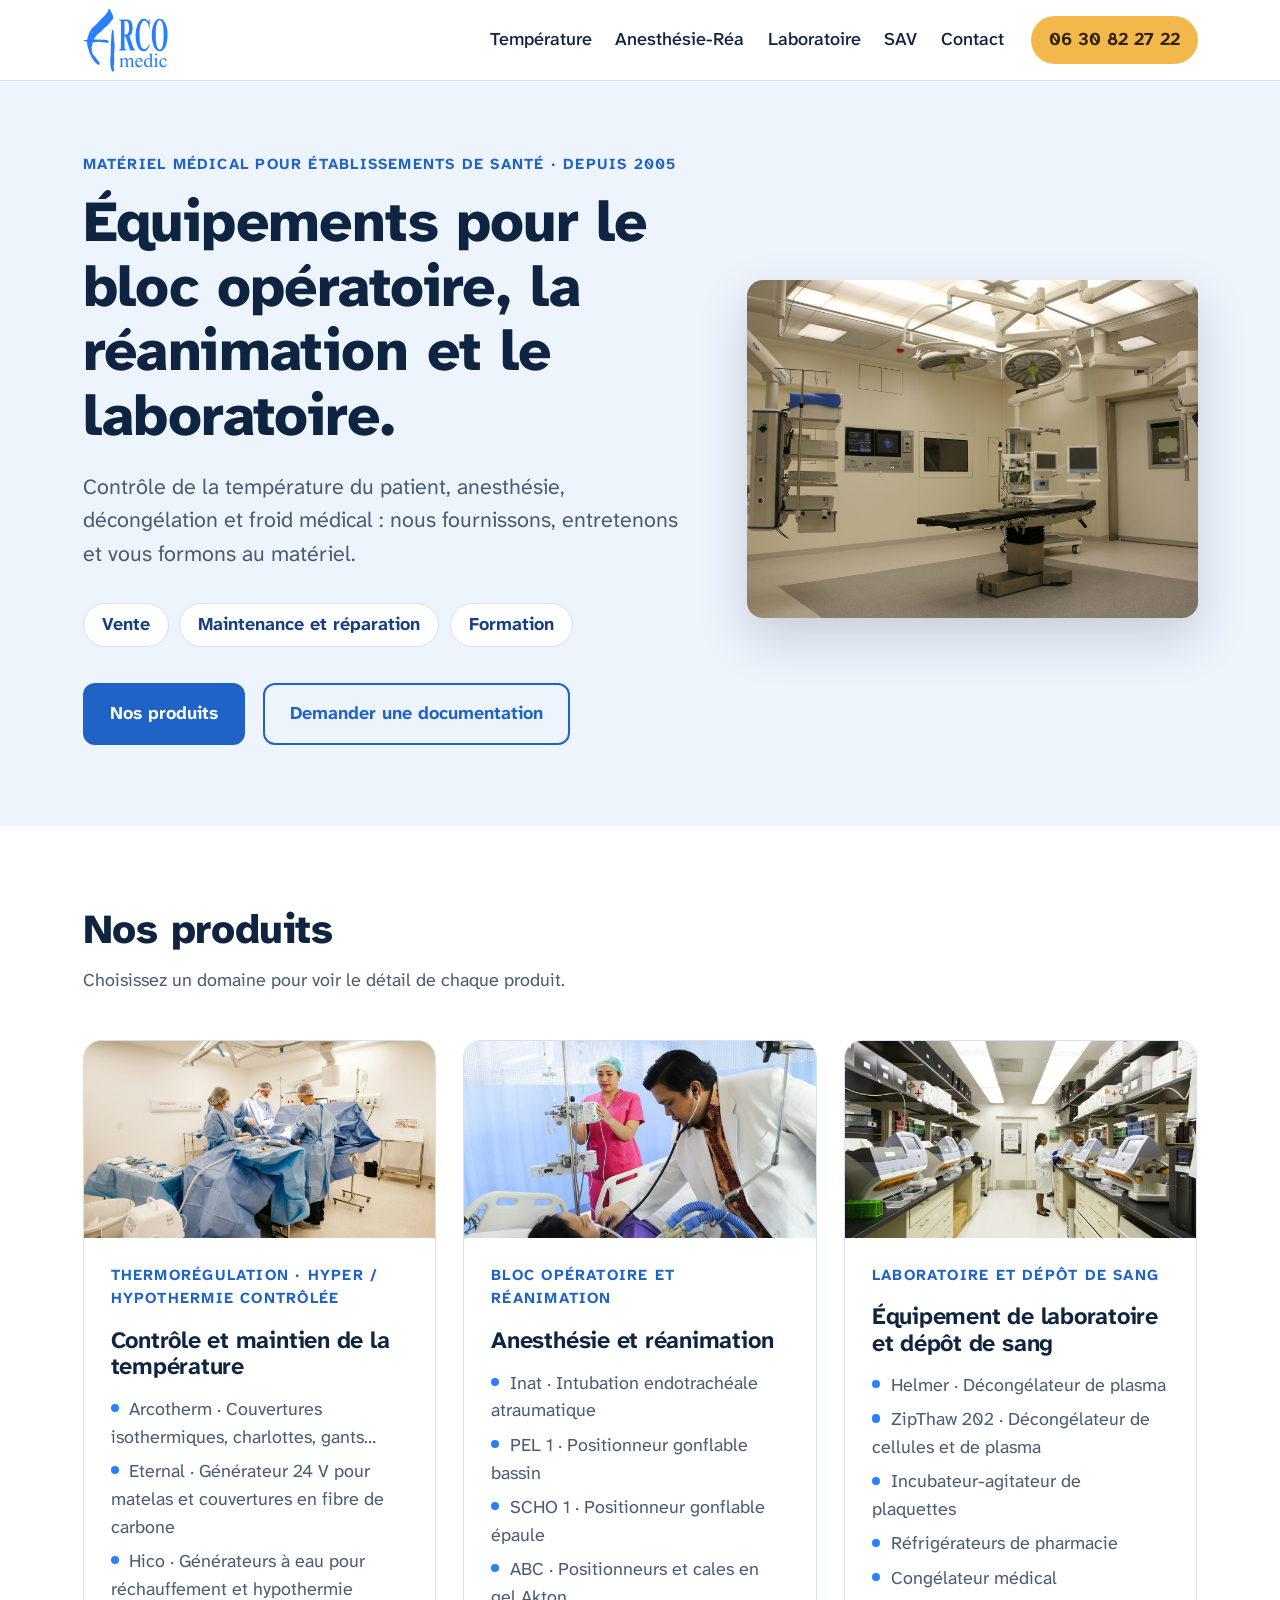
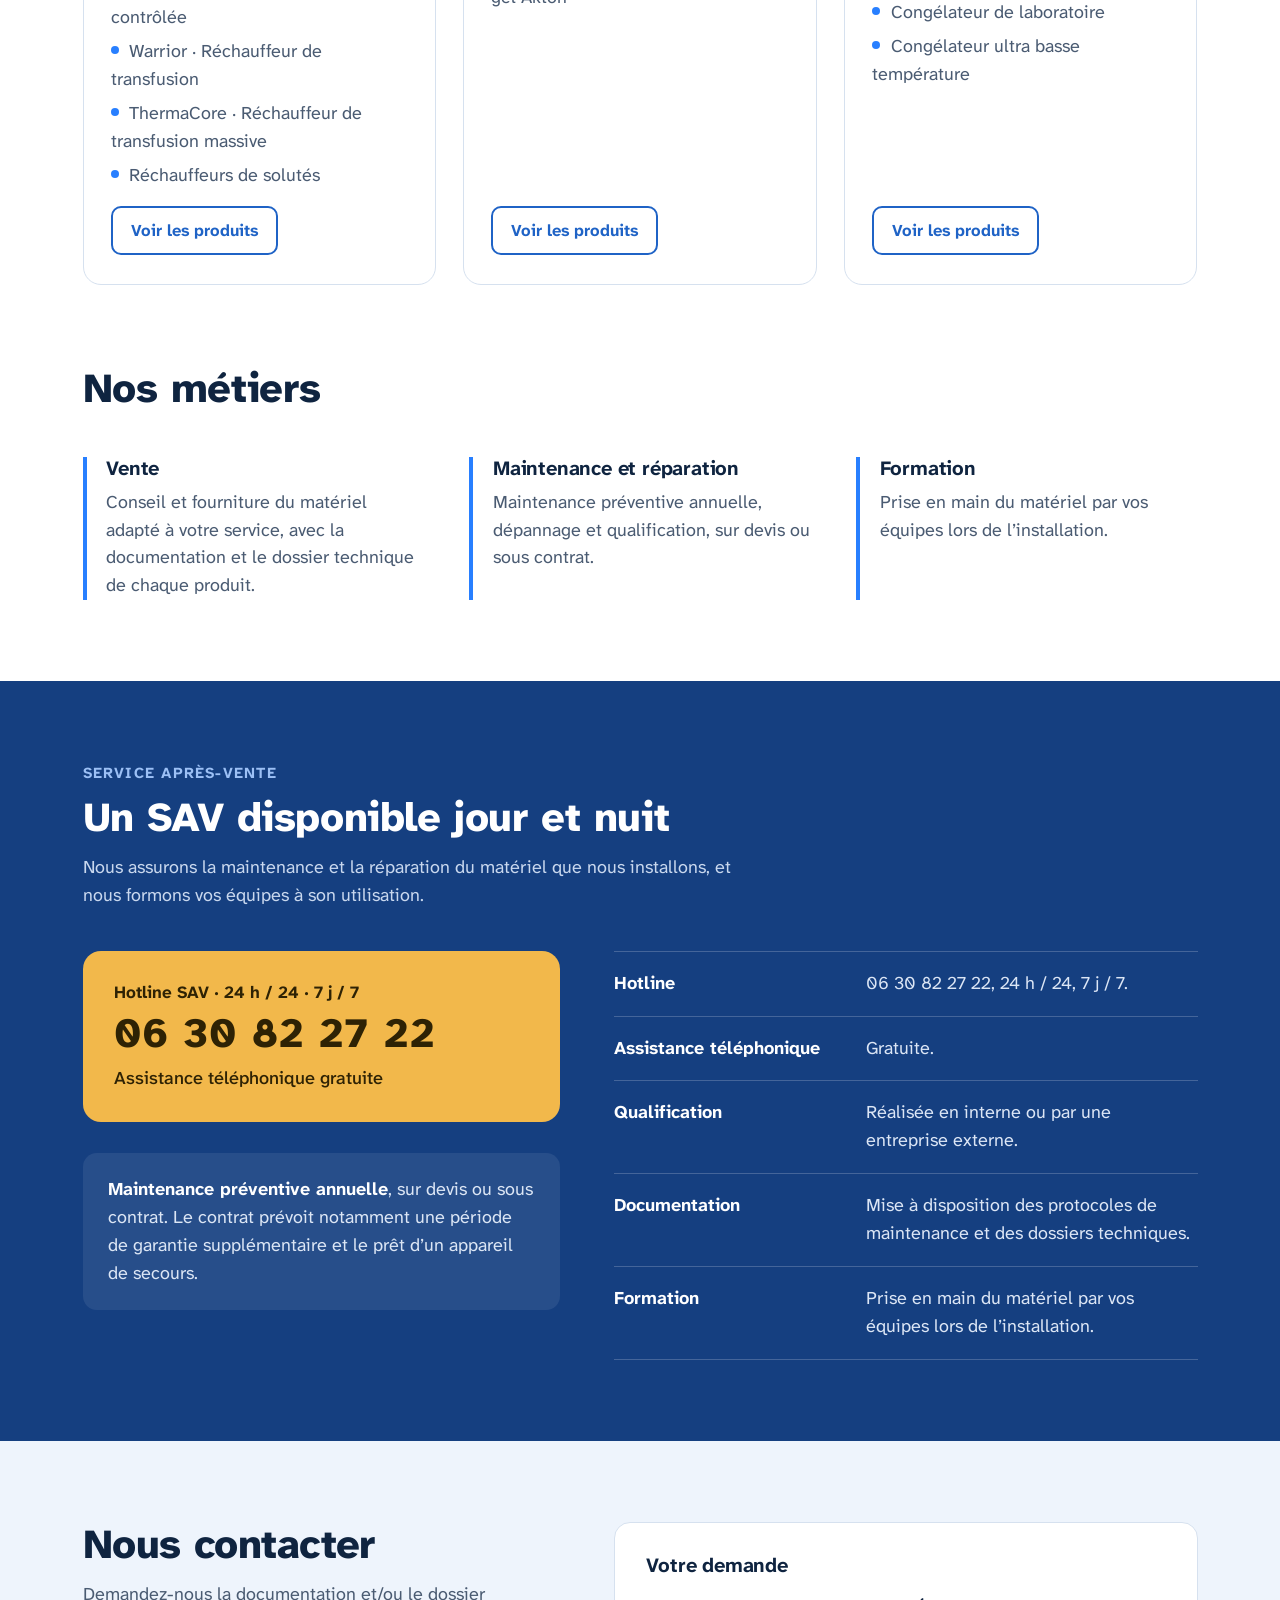
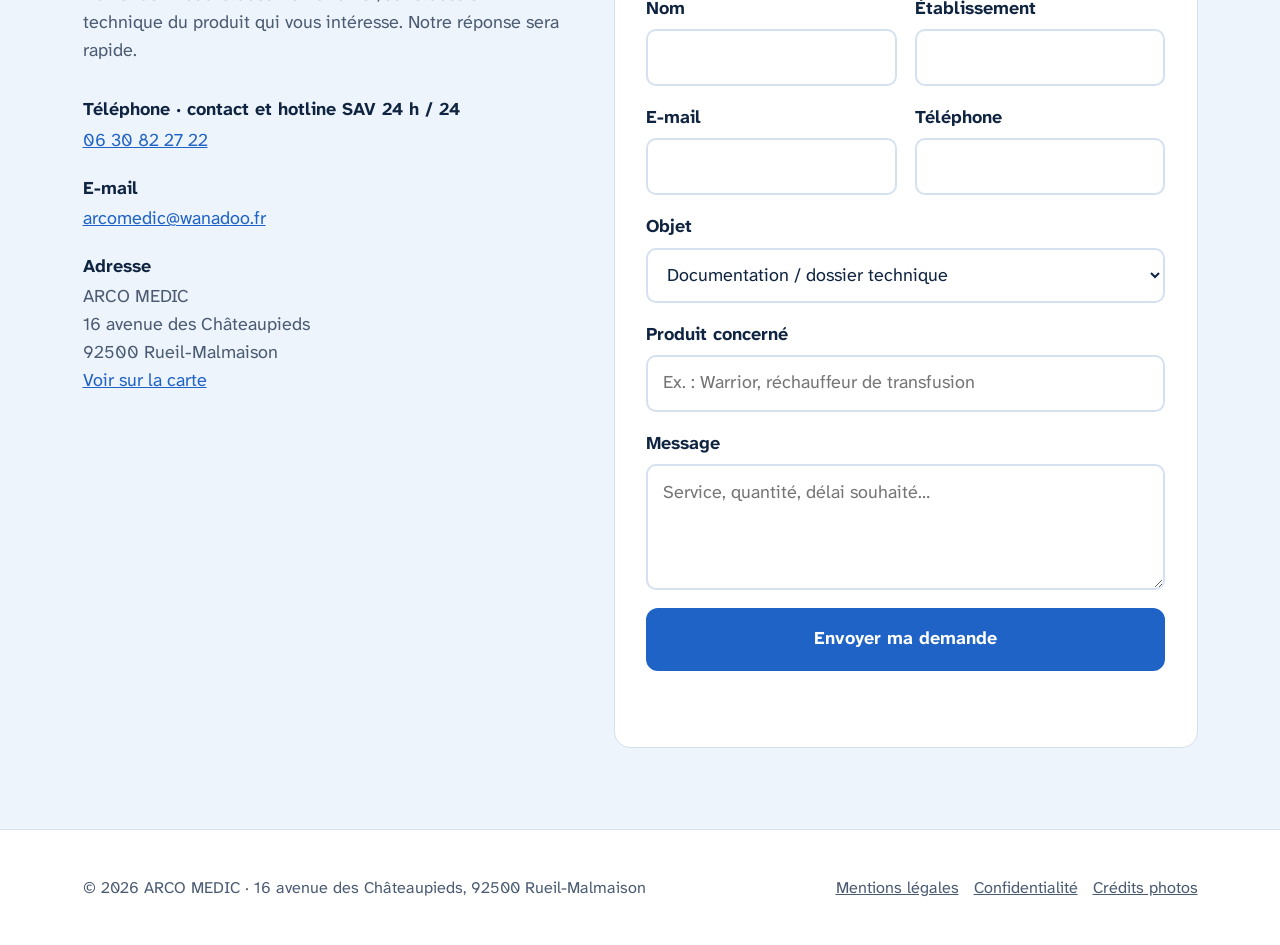
==== index.html @ cf958ccc "Version de production du site arco-medic.fr Co-Authored-By: Claude Opus 5.5 <noreply@anthropic.com>" ====
<!DOCTYPE html>
<html lang="fr">
<head>
<meta charset="utf-8">
<meta name="viewport" content="width=device-width, initial-scale=1, viewport-fit=cover">
<title>Arcomedic – Équipements pour le bloc, la réanimation et le laboratoire</title>
<meta name="description" content="Arcomedic : vente, maintenance et formation. Contrôle de la température, anesthésie-réanimation, équipement de laboratoire et dépôt de sang.">
<link rel="canonical" href="https://arco-medic.fr/">
<meta property="og:url" content="https://arco-medic.fr/">
<meta property="og:title" content="Arcomedic – Équipements pour le bloc, la réanimation et le laboratoire">
<meta property="og:description" content="Arcomedic : vente, maintenance et formation. Contrôle de la température, anesthésie-réanimation, équipement de laboratoire et dépôt de sang.">
<meta property="og:type" content="website">
<meta property="og:image" content="https://arco-medic.fr/assets/img/hero.jpg">
<meta name="theme-color" content="#1F63C6">
<link rel="icon" href="assets/favicon.svg" type="image/svg+xml">
<link rel="preconnect" href="https://fonts.googleapis.com">
<link rel="preconnect" href="https://fonts.gstatic.com" crossorigin>
<link href="https://fonts.googleapis.com/css2?family=Atkinson+Hyperlegible+Next:wght@400;500;700;800&family=Atkinson+Hyperlegible:wght@400;700&display=swap" rel="stylesheet">
<link rel="stylesheet" href="assets/style.css">
<script type="application/ld+json">
{"@context":"https://schema.org","@type":"MedicalBusiness","name":"ARCO MEDIC","alternateName":"Arcomedic",
"url":"https://arco-medic.fr/","logo":"https://arco-medic.fr/assets/logo.svg","image":"https://arco-medic.fr/assets/img/hero.jpg",
"description":"Vente, maintenance et formation : contrôle de la température, anesthésie-réanimation, équipement de laboratoire et dépôt de sang.",
"telephone":"+33630822722","email":"arcomedic@wanadoo.fr","foundingDate":"2005",
"address":{"@type":"PostalAddress","streetAddress":"16 avenue des Châteaupieds","postalCode":"92500","addressLocality":"Rueil-Malmaison","addressCountry":"FR"},
"vatID":"FR62481364974","identifier":{"@type":"PropertyValue","propertyID":"SIRET","value":"48136497400016"}}
</script>
</head>
<body>
<a class="skip" href="#contenu">Aller au contenu</a>


<header class="head">
  <div class="wrap">
    <a class="brand" href="./" aria-label="Arcomedic, accueil"><img src="assets/logo.svg" alt="Arcomedic" width="355" height="266"></a>
    <nav class="nav" aria-label="Navigation principale">
<a href="temperature.html">Température</a>
<a href="anesthesie-reanimation.html">Anesthésie-Réa</a>
<a href="laboratoire.html">Laboratoire</a>
<a href="./#sav">SAV</a>
<a href="./#contact">Contact</a>
    </nav>
    <a class="head-call" href="tel:+33630822722">06 30 82 27 22</a>
    <details class="menu">
      <summary>Menu</summary>
      <nav aria-label="Navigation mobile">
<a href="temperature.html">Température</a>
<a href="anesthesie-reanimation.html">Anesthésie-Réa</a>
<a href="laboratoire.html">Laboratoire</a>
<a href="./#sav">SAV</a>
<a href="./#contact">Contact</a>
<a href="tel:+33630822722">Appeler le 06 30 82 27 22</a>
      </nav>
    </details>
  </div>
</header>

<main id="contenu">

<section class="hero">
  <div class="wrap">
   <div>
    <p class="eyebrow">Matériel médical pour établissements de santé · depuis 2005</p>
    <h1>Équipements pour le bloc opératoire, la réanimation et le laboratoire.</h1>
    <p class="lead">Contrôle de la température du patient, anesthésie, décongélation et froid médical : nous fournissons, entretenons et vous formons au matériel.</p>
    <ul class="pillars"><li>Vente</li><li>Maintenance et réparation</li><li>Formation</li></ul>
    <div class="actions">
      <a class="btn btn-solid" href="#produits">Nos produits</a>
      <a class="btn btn-line" href="#contact">Demander une documentation</a>
    </div>
   </div>
    <figure class="ph hero-ph"><img src="assets/img/hero.jpg" alt="Salle d’opération équipée" fetchpriority="high"></figure>
  </div>
</section>

<section class="section" id="produits">
  <div class="wrap">
    <h2>Nos produits</h2>
    <p class="section-intro">Choisissez un domaine pour voir le détail de chaque produit.</p>
    <div class="universes">
      <article class="universe">
        <a class="ph" href="temperature.html" tabindex="-1" aria-hidden="true"><img src="assets/img/univers-temperature.jpg" alt="Équipe chirurgicale au bloc opératoire" loading="lazy" decoding="async"></a>
        <div class="body">
          <p class="eyebrow">Thermorégulation · hyper / hypothermie contrôlée</p>
          <h3><a href="temperature.html">Contrôle et maintien de la température</a></h3>
          <ul><li><a href="temperature.html#arcotherm">Arcotherm · Couvertures isothermiques, charlottes, gants…</a></li><li><a href="temperature.html#eternal">Eternal · Générateur 24 V pour matelas et couvertures en fibre de carbone</a></li><li><a href="temperature.html#hico">Hico · Générateurs à eau pour réchauffement et hypothermie contrôlée</a></li><li><a href="temperature.html#warrior">Warrior · Réchauffeur de transfusion</a></li><li><a href="temperature.html#thermacore">ThermaCore · Réchauffeur de transfusion massive</a></li><li><a href="temperature.html#rechauffeurs-solutes">Réchauffeurs de solutés</a></li></ul>
          <a class="btn btn-line btn-small" href="temperature.html">Voir les produits</a>
        </div>
      </article>
      <article class="universe">
        <a class="ph" href="anesthesie-reanimation.html" tabindex="-1" aria-hidden="true"><img src="assets/img/univers-anesthesie.jpg" alt="Médecin et infirmière au chevet d’un patient en réanimation" loading="lazy" decoding="async"></a>
        <div class="body">
          <p class="eyebrow">Bloc opératoire et réanimation</p>
          <h3><a href="anesthesie-reanimation.html">Anesthésie et réanimation</a></h3>
          <ul><li><a href="anesthesie-reanimation.html#inat">Inat · Intubation endotrachéale atraumatique</a></li><li><a href="anesthesie-reanimation.html#pel1">PEL 1 · Positionneur gonflable bassin</a></li><li><a href="anesthesie-reanimation.html#scho1">SCHO 1 · Positionneur gonflable épaule</a></li><li><a href="anesthesie-reanimation.html#positionneurs-gel">ABC · Positionneurs et cales en gel Akton</a></li></ul>
          <a class="btn btn-line btn-small" href="anesthesie-reanimation.html">Voir les produits</a>
        </div>
      </article>
      <article class="universe">
        <a class="ph" href="laboratoire.html" tabindex="-1" aria-hidden="true"><img src="assets/img/univers-laboratoire.jpg" alt="Laboratoire équipé d’automates" loading="lazy" decoding="async"></a>
        <div class="body">
          <p class="eyebrow">Laboratoire et dépôt de sang</p>
          <h3><a href="laboratoire.html">Équipement de laboratoire et dépôt de sang</a></h3>
          <ul><li><a href="laboratoire.html#decongelateur-plasma">Helmer · Décongélateur de plasma</a></li><li><a href="laboratoire.html#decongelateur-cellules">ZipThaw 202 · Décongélateur de cellules et de plasma</a></li><li><a href="laboratoire.html#incubateur-agitateur">Incubateur-agitateur de plaquettes</a></li><li><a href="laboratoire.html#refrigerateurs-pharmacie">Réfrigérateurs de pharmacie</a></li><li><a href="laboratoire.html#congelateur-medical">Congélateur médical</a></li><li><a href="laboratoire.html#congelateur-laboratoire">Congélateur de laboratoire</a></li><li><a href="laboratoire.html#congelateur-ult">Congélateur ultra basse température</a></li></ul>
          <a class="btn btn-line btn-small" href="laboratoire.html">Voir les produits</a>
        </div>
      </article>
    </div>
  </div>
</section>

<section class="section flush">
  <div class="wrap">
    <h2>Nos métiers</h2>
    <div class="services">
      <div><h3>Vente</h3><p>Conseil et fourniture du matériel adapté à votre service, avec la documentation et le dossier technique de chaque produit.</p></div>
      <div><h3>Maintenance et réparation</h3><p>Maintenance préventive annuelle, dépannage et qualification, sur devis ou sous contrat.</p></div>
      <div><h3>Formation</h3><p>Prise en main du matériel par vos équipes lors de l’installation.</p></div>
    </div>
  </div>
</section>

<section class="section sav" id="sav">
  <div class="wrap">
    <p class="eyebrow on-dark">Service après-vente</p>
    <h2 style="margin-top:.5rem">Un SAV disponible jour et nuit</h2>
    <p class="section-intro">Nous assurons la maintenance et la réparation du matériel que nous installons, et nous formons vos équipes à son utilisation.</p>
    <div class="sav-grid">
      <div>
        <a class="hotline" href="tel:+33630822722">
          <small>Hotline SAV · 24 h / 24 · 7 j / 7</small>
          <strong>06 30 82 27 22</strong>
          <span>Assistance téléphonique gratuite</span>
        </a>
        <p class="contract"><b>Maintenance préventive annuelle</b>, sur devis ou sous contrat. Le contrat prévoit notamment une période de garantie supplémentaire et le prêt d’un appareil de secours.</p>
      </div>
      <ul class="sav-list">
        <li><b>Hotline</b><span>06 30 82 27 22, 24 h / 24, 7 j / 7.</span></li>
        <li><b>Assistance téléphonique</b><span>Gratuite.</span></li>
        <li><b>Qualification</b><span>Réalisée en interne ou par une entreprise externe.</span></li>
        <li><b>Documentation</b><span>Mise à disposition des protocoles de maintenance et des dossiers techniques.</span></li>
        <li><b>Formation</b><span>Prise en main du matériel par vos équipes lors de l’installation.</span></li>
      </ul>
    </div>
  </div>
</section>

<section class="section contact tint" id="contact">
  <div class="wrap">
    <div class="infos">
      <h2>Nous contacter</h2>
      <p class="section-intro">Demandez-nous la documentation et/ou le dossier technique du produit qui vous intéresse. Notre réponse sera rapide.</p>
      <dl>
        <div><dt>Téléphone · contact et hotline SAV 24 h / 24</dt><dd><a href="tel:+33630822722">06 30 82 27 22</a></dd></div>
        <div><dt>E-mail</dt><dd><a href="mailto:arcomedic@wanadoo.fr">arcomedic@wanadoo.fr</a></dd></div>
        <div><dt>Adresse</dt><dd>ARCO MEDIC<br>16 avenue des Châteaupieds<br>92500 Rueil-Malmaison<br><a href="https://www.google.com/maps/search/?api=1&query=16%20avenue%20des%20Ch%C3%A2teaupieds%2092500%20Rueil-Malmaison" rel="noopener" target="_blank">Voir sur la carte</a></dd></div>
      </dl>
    </div>
    <form id="demande" action="contact.php" method="post" novalidate>
      <h3>Votre demande</h3>
      <div class="hp" aria-hidden="true"><label>Ne pas remplir<input name="site_web" tabindex="-1" autocomplete="off"></label><input type="hidden" name="t" value=""></div>
      <div class="row">
        <label>Nom<input name="nom" autocomplete="name" required></label>
        <label>Établissement<input name="etab" autocomplete="organization" required></label>
      </div>
      <div class="row">
        <label>E-mail<input name="email" type="email" autocomplete="email" required></label>
        <label>Téléphone<input name="tel" type="tel" autocomplete="tel"></label>
      </div>
      <label>Objet
        <select name="objet">
          <option>Documentation / dossier technique</option>
          <option>Demande de devis</option>
          <option>Maintenance ou contrat d’entretien</option>
          <option>Formation</option>
          <option>Autre</option>
        </select>
      </label>
      <label>Produit concerné<input name="produit" placeholder="Ex. : Warrior, réchauffeur de transfusion"></label>
      <label>Message<textarea name="message" placeholder="Service, quantité, délai souhaité…"></textarea></label>
      <button class="btn btn-solid" type="submit">Envoyer ma demande</button>
      <p class="form-msg" id="form-msg" role="status" aria-live="polite"></p>
    </form>
  </div>
</section>

</main>

<footer class="foot">
  <div class="wrap">
    <span>© 2026 ARCO MEDIC · 16 avenue des Châteaupieds, 92500 Rueil-Malmaison</span>
    <span><a href="mentions-legales.html">Mentions légales</a> &nbsp; <a href="mentions-legales.html#confidentialite">Confidentialité</a> &nbsp; <a href="mentions-legales.html#credits">Crédits photos</a></span>
  </div>
</footer>

<nav class="mbar" aria-label="Actions rapides">
  <a class="m-call" href="tel:+33630822722">Appeler</a>
  <a class="m-doc" href="./#contact">Documentation</a>
</nav>

<script src="assets/main.js"></script>
</body>
</html>
---- assets/style.css ----
:root{
  --bg:#FFFFFF; --soft:#EEF4FC; --ink:#0F2440; --muted:#4A5B72;
  --brand:#287FFF; --blue:#1F63C6; --blue-deep:#153F80; --on-blue:#FFFFFF;
  --amber:#F2B84B; --on-amber:#2E2204;
  --line:#D6E1EF; --ph:#E3ECF8; --ph-ink:#3E5775;
  color-scheme:light;
}
*,*::before,*::after{box-sizing:border-box}
html{scroll-padding-top:96px;font-size:112.5%;-webkit-text-size-adjust:100%;scroll-behavior:smooth}
body{margin:0;background:var(--bg);color:var(--ink);
  font-family:"Atkinson Hyperlegible Next","Atkinson Hyperlegible",system-ui,-apple-system,"Segoe UI",Roboto,Arial,sans-serif;
  line-height:1.55}
img,svg{max-width:100%}
a{color:var(--blue)}
a:focus-visible,button:focus-visible,input:focus-visible,select:focus-visible,textarea:focus-visible,summary:focus-visible{
  outline:3px solid var(--amber);outline-offset:3px;border-radius:6px}
.skip{position:absolute;left:-9999px;top:0;background:var(--amber);color:var(--on-amber);padding:.6rem 1rem;z-index:50;font-weight:700}
.skip:focus{left:1rem;top:1rem}
.wrap{max-width:1160px;margin:0 auto;padding:0 1.25rem}
h1,h2,h3{line-height:1.12;margin:0;font-weight:800;letter-spacing:-.01em}
h2{font-size:clamp(1.6rem,3.2vw,2.3rem)}
h3{font-size:1.12rem;font-weight:700}
p{margin:0}
.section{padding:4.5rem 0}
.section.flush{padding-top:0}
.tint{background:var(--soft)}
.section-intro{max-width:38em;color:var(--muted);margin-top:.75rem}
.eyebrow{font-size:.85rem;font-weight:700;letter-spacing:.08em;text-transform:uppercase;color:var(--blue)}
.eyebrow.on-dark{color:#9CC0F5}

/* Bandeau démo */
.demo{background:var(--blue-deep);color:var(--on-blue);font-size:.85rem;text-align:center;padding:.5rem 1rem}

/* En-tête */
.head{position:sticky;top:0;z-index:20;background:var(--bg);border-bottom:1px solid var(--line)}
.head .wrap{display:flex;align-items:center;gap:1.5rem;min-height:80px}
.brand{display:block;flex:none;line-height:0}
.brand img{height:64px;width:auto}
.nav{display:flex;gap:1.3rem;margin-left:auto}
.nav a{color:var(--ink);text-decoration:none;font-weight:500}
.nav a:hover,.nav a[aria-current="page"]{color:var(--blue);text-decoration:underline;text-underline-offset:5px;text-decoration-thickness:2px}
.head-call{background:var(--amber);color:var(--on-amber);text-decoration:none;font-weight:700;padding:.55rem 1rem;border-radius:999px;white-space:nowrap}
.menu{display:none;margin-left:auto;position:relative}
.menu summary{list-style:none;cursor:pointer;font-weight:700;border:2px solid var(--line);border-radius:10px;padding:.45rem .9rem}
.menu summary::-webkit-details-marker{display:none}
.menu nav{position:absolute;right:0;top:calc(100% + .5rem);background:var(--bg);border:1px solid var(--line);border-radius:12px;
  box-shadow:0 12px 30px rgba(15,36,64,.14);padding:.5rem;display:grid;min-width:15rem}
.menu nav a{color:var(--ink);text-decoration:none;padding:.65rem .8rem;border-radius:8px;font-weight:500}
.menu nav a:hover{background:var(--soft)}

/* Hero */
.hero{padding:4rem 0 4.5rem;background:var(--soft)}
.hero h1{font-size:clamp(2.1rem,4.6vw,3.2rem);max-width:17em;margin-top:.75rem}
.lead{font-size:1.2rem;color:var(--muted);margin-top:1.25rem;max-width:34em}
.pillars{display:flex;flex-wrap:wrap;gap:.6rem;margin-top:1.75rem;padding:0;list-style:none}
.pillars li{background:var(--bg);border:1px solid var(--line);border-radius:999px;padding:.4rem 1rem;font-weight:700;color:var(--blue-deep)}
.actions{display:flex;flex-wrap:wrap;gap:1rem;margin-top:2rem}
.btn{display:inline-flex;align-items:center;justify-content:center;font:inherit;font-weight:700;
  padding:.85rem 1.4rem;border-radius:12px;text-decoration:none;cursor:pointer;border:2px solid var(--blue)}
.btn-solid{background:var(--blue);color:var(--on-blue)}
.btn-line{background:transparent;color:var(--blue)}
.btn-small{padding:.55rem 1rem;font-size:.92rem;border-radius:10px}

/* Univers (menu d'accueil) */
.universes{display:grid;grid-template-columns:repeat(3,1fr);gap:1.5rem;margin-top:2.5rem}
.universe{display:flex;flex-direction:column;border:1px solid var(--line);border-radius:18px;overflow:hidden;background:var(--bg)}
.universe .ph{aspect-ratio:16/9;border-radius:0;display:block}
.universe .ph img{transition:transform .4s ease}
.universe:hover .ph img{transform:scale(1.03)}
.universe .body{padding:1.4rem 1.5rem 1.6rem;display:flex;flex-direction:column;gap:.9rem;flex:1}
.universe h3{font-size:1.3rem}
.universe h3 a{color:var(--ink);text-decoration:none}
.universe h3 a:hover{color:var(--blue)}
.universe ul{margin:0;padding:0;list-style:none;display:grid;gap:.35rem}
.universe li a{color:var(--muted);text-decoration:none}
.universe li a:hover{color:var(--blue);text-decoration:underline}
.universe li::before{content:"";display:inline-block;width:.45rem;height:.45rem;border-radius:50%;background:var(--brand);margin-right:.6rem;vertical-align:.15em}
.universe .btn{margin-top:auto;align-self:flex-start}

/* Emplacements photo */
.ph{position:relative;margin:0;background:var(--ph);color:var(--ph-ink);border-radius:16px;overflow:hidden;display:grid;place-items:center}
.ph img{display:block;width:100%;height:100%;object-fit:cover}

/* Services */
.services{display:grid;grid-template-columns:repeat(3,1fr);gap:2.5rem;margin-top:2.5rem}
.services div{border-left:4px solid var(--brand);padding-left:1.1rem}
.services p{color:var(--muted);margin-top:.5rem}

/* SAV */
.sav{background:var(--blue-deep);color:var(--on-blue)}
.sav .section-intro{color:#C9D8EE}
.sav-grid{display:grid;grid-template-columns:.9fr 1.1fr;gap:3rem;align-items:start;margin-top:2.25rem}
.hotline{display:block;background:var(--amber);color:var(--on-amber);border-radius:18px;padding:1.6rem 1.75rem;text-decoration:none}
.hotline:hover strong{text-decoration:underline}
.hotline small{display:block;font-weight:700;font-size:.95rem}
.hotline strong{display:block;font-size:clamp(1.3rem,2.6vw,1.75rem);overflow-wrap:anywhere;font-weight:800;letter-spacing:.02em;line-height:1.15;margin-top:.25rem}
.hotline span{display:block;margin-top:.4rem;font-weight:500}
.sav-list{margin:0;padding:0;list-style:none;display:grid;gap:0;border-top:1px solid rgba(255,255,255,.2)}
.sav-list li{padding:1rem 0;border-bottom:1px solid rgba(255,255,255,.2);display:grid;grid-template-columns:13rem 1fr;gap:1rem}
.sav-list b{font-weight:700}
.sav-list span{color:#DCE6F5}
.contract{margin-top:1.75rem;background:rgba(255,255,255,.08);border-radius:14px;padding:1.25rem 1.4rem;color:#DCE6F5}
.contract b{color:var(--on-blue)}

/* Pages produits */
.page-head{background:var(--soft);padding:3rem 0 3.25rem}
.page-head .wrap{display:grid;grid-template-columns:1.15fr .85fr;gap:2.5rem;align-items:center}
.page-head .ph{aspect-ratio:16/10}
.page-head h1{font-size:clamp(1.9rem,4vw,2.7rem);margin-top:.6rem;max-width:20em}
.crumb{font-size:.9rem;color:var(--muted)}
.crumb a{color:var(--muted)}
.group-title{font-size:1.35rem;margin-top:3rem;padding-bottom:.6rem;border-bottom:2px solid var(--line)}
.group-title:first-child{margin-top:0}
.group-note{color:var(--muted);margin-top:.75rem}
.products{list-style:none;padding:0;margin:1.75rem 0 0;display:grid;grid-template-columns:repeat(3,1fr);gap:2rem 1.75rem}
.product{display:flex;flex-direction:column;gap:.6rem}
.product .ph{aspect-ratio:4/3;margin-bottom:.4rem;background:#fff;border:1px solid var(--line)}
.product p{color:var(--muted)}
.product .brandname{font-size:.85rem;font-weight:700;color:var(--blue);letter-spacing:.04em}
.product .btn{margin-top:auto;align-self:flex-start}
.doc-cta{margin-top:3.5rem;background:var(--soft);border-radius:18px;padding:1.75rem 2rem;display:flex;flex-wrap:wrap;gap:1.25rem 2rem;align-items:center;justify-content:space-between}
.doc-cta p{font-size:1.1rem;font-weight:700;max-width:34em}

/* Contact */
.contact .wrap{display:grid;grid-template-columns:.9fr 1.1fr;gap:3rem}
.infos dl{margin:1.75rem 0 0;display:grid;gap:1.1rem}
.infos dt{font-weight:700}
.infos dd{margin:.15rem 0 0;color:var(--muted)}
.todo{background:var(--ph);color:var(--ph-ink);padding:.05rem .4rem;border-radius:6px;font-size:.92em}
form{background:var(--bg);padding:1.75rem;border-radius:16px;display:grid;gap:1rem;border:1px solid var(--line)}
label{display:grid;gap:.35rem;font-weight:700}
input,select,textarea{font:inherit;font-weight:400;color:var(--ink);background:var(--bg);
  border:2px solid var(--line);border-radius:10px;padding:.7rem .8rem;width:100%}
textarea{min-height:7rem;resize:vertical}
.row{display:grid;grid-template-columns:1fr 1fr;gap:1rem}
.form-msg{color:var(--blue);font-weight:500;min-height:1.5em}

/* Page texte (mentions légales) */
.page{padding:3.5rem 0 4.5rem}
.page .wrap{max-width:46rem}
.page h1{font-size:clamp(1.9rem,4vw,2.6rem)}
.page h2{font-size:1.35rem;margin-top:2.25rem}
.page p{margin-top:.75rem;color:var(--muted)}

/* Pied de page */
.foot{padding:2.5rem 0;border-top:1px solid var(--line);font-size:.9rem;color:var(--muted)}
.foot .wrap{display:flex;flex-wrap:wrap;gap:1rem 2rem;justify-content:space-between}
.foot a{color:var(--muted)}

/* Barre d'appel mobile */
.mbar{display:none}

@media (max-width:1060px){
  .nav,.head-call{display:none}
  .menu{display:block}
}
@media (max-width:960px){
  .page-head .wrap{grid-template-columns:1fr}
  .page-head .ph{display:none}
  .universes,.products{grid-template-columns:1fr 1fr}
  .sav-grid,.contact .wrap{grid-template-columns:1fr}
}
@media (max-width:720px){
  .brand img{height:52px}
  .head .wrap{min-height:68px}
  .universes,.services,.row{grid-template-columns:1fr}
  .products{grid-template-columns:1fr 1fr;gap:1.75rem 1rem}
  .product .btn{padding:.5rem .7rem;font-size:.85rem}
  .sav-list li{grid-template-columns:1fr;gap:.2rem}
  .section{padding:3.25rem 0}
  .doc-cta{padding:1.4rem}
  body{padding-bottom:5.5rem}
  .mbar{display:grid;grid-template-columns:1fr 1fr;gap:.6rem;position:fixed;left:0;right:0;bottom:0;z-index:30;
    background:var(--bg);border-top:1px solid var(--line);
    padding:.7rem 1rem calc(.7rem + env(safe-area-inset-bottom,0px))}
  .mbar a{text-align:center;text-decoration:none;font-weight:800;padding:.85rem;border-radius:12px}
  .mbar .m-call{background:var(--amber);color:var(--on-amber)}
  .mbar .m-doc{background:var(--blue);color:var(--on-blue)}
}
@media (max-width:420px){
  .products{grid-template-columns:1fr}
}
@media (prefers-reduced-motion:reduce){html{scroll-behavior:auto}}
.hero .wrap{display:grid;grid-template-columns:1.15fr .85fr;gap:3rem;align-items:center}
.hero-ph{aspect-ratio:4/3;box-shadow:0 20px 50px rgba(15,36,64,.18)}
@media (max-width:960px){.hero .wrap{grid-template-columns:1fr}.hero-ph{aspect-ratio:16/9}}
/* V3 : caractéristiques produits, note documentation */
.specs{list-style:none;padding:0;margin:.1rem 0 .4rem;display:flex;flex-wrap:wrap;gap:.4rem}
.specs li{font-size:.82rem;font-weight:700;color:var(--blue-deep);background:var(--soft);border:1px solid var(--line);border-radius:999px;padding:.2rem .65rem}
.product .brandname{text-transform:uppercase}
.doc-note{margin-top:1rem;font-weight:700;color:var(--blue-deep);max-width:36em}
.page-head .pillars{margin-top:1.1rem}
.hotline strong{font-size:clamp(1.7rem,3.4vw,2.3rem)}
.thumbs{display:flex;gap:.5rem;margin:-.1rem 0 .2rem}
.thumbs button{padding:0;width:68px;aspect-ratio:4/3;border:2px solid var(--line);border-radius:8px;overflow:hidden;background:#fff;cursor:pointer}
.thumbs button[aria-pressed="true"]{border-color:var(--blue)}
.thumbs img{display:block;width:100%;height:100%;object-fit:cover}
.hp{position:absolute;left:-9999px;width:1px;height:1px;overflow:hidden}
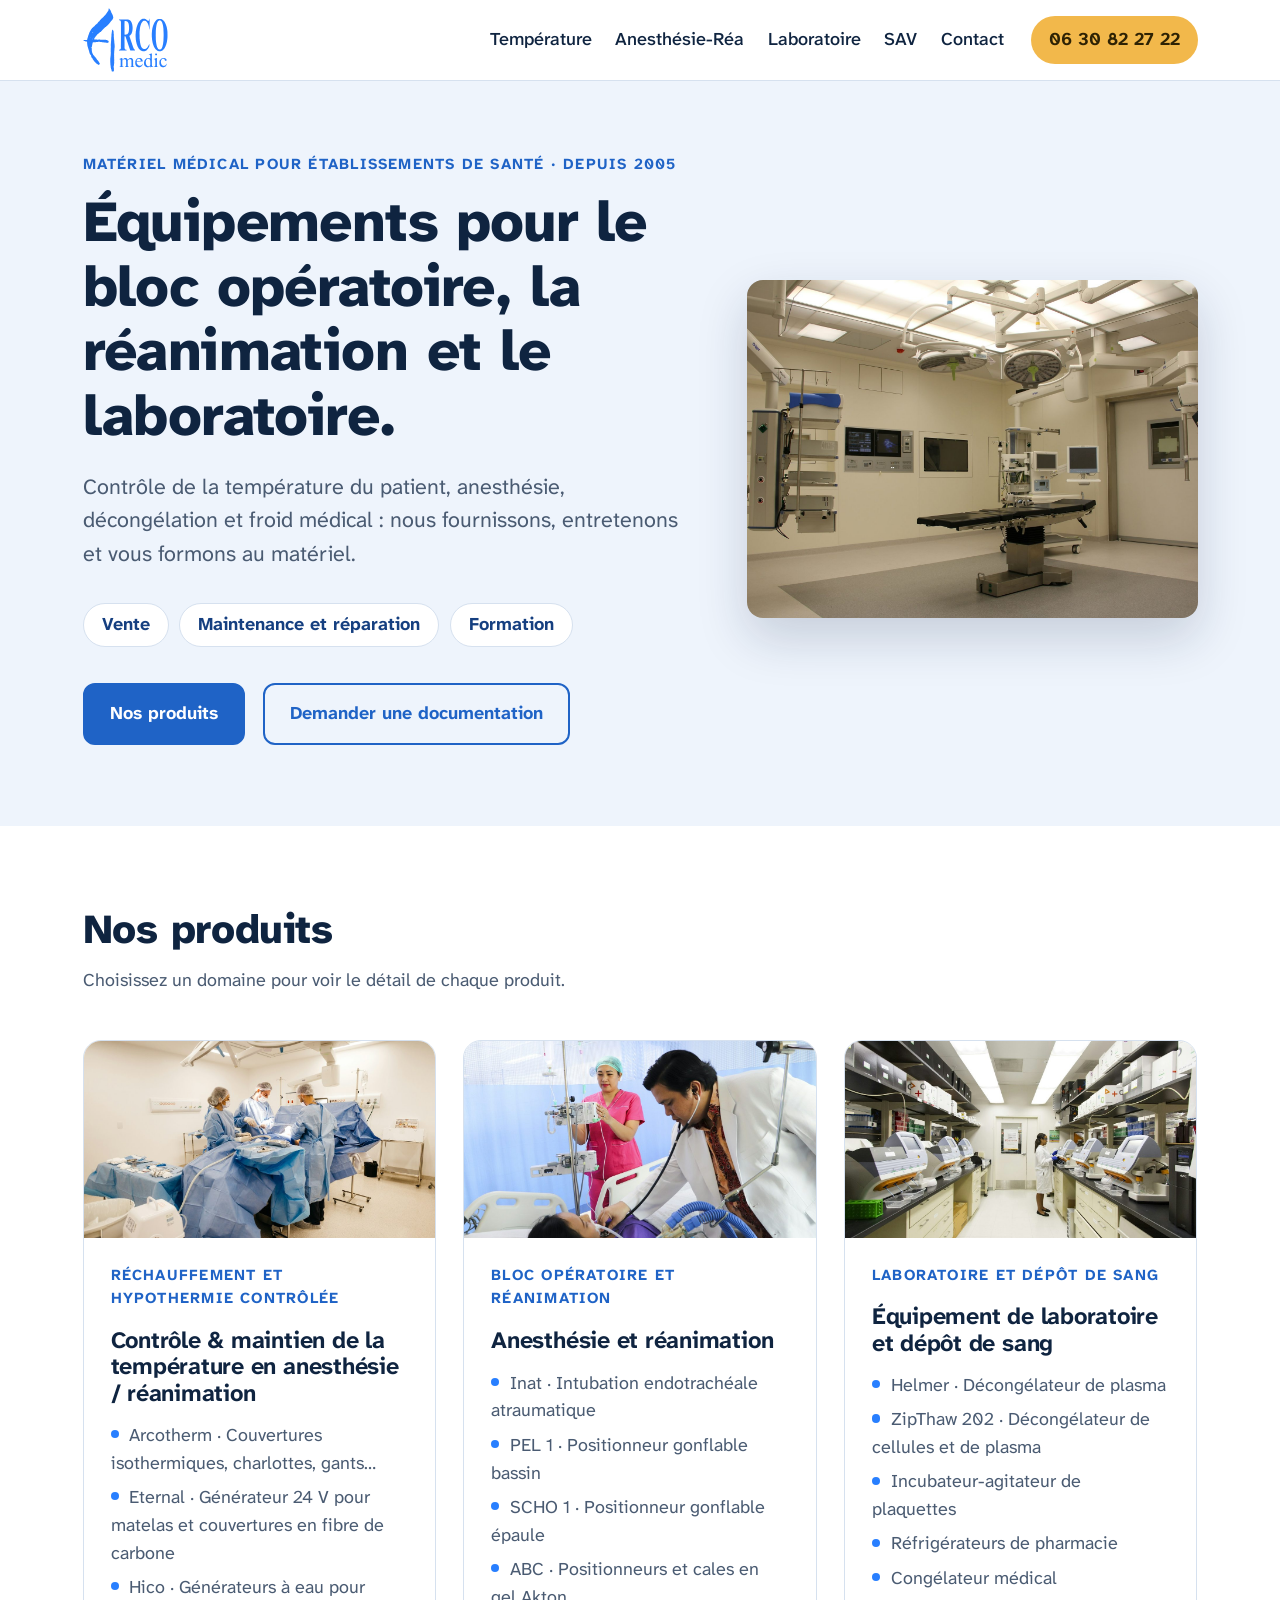
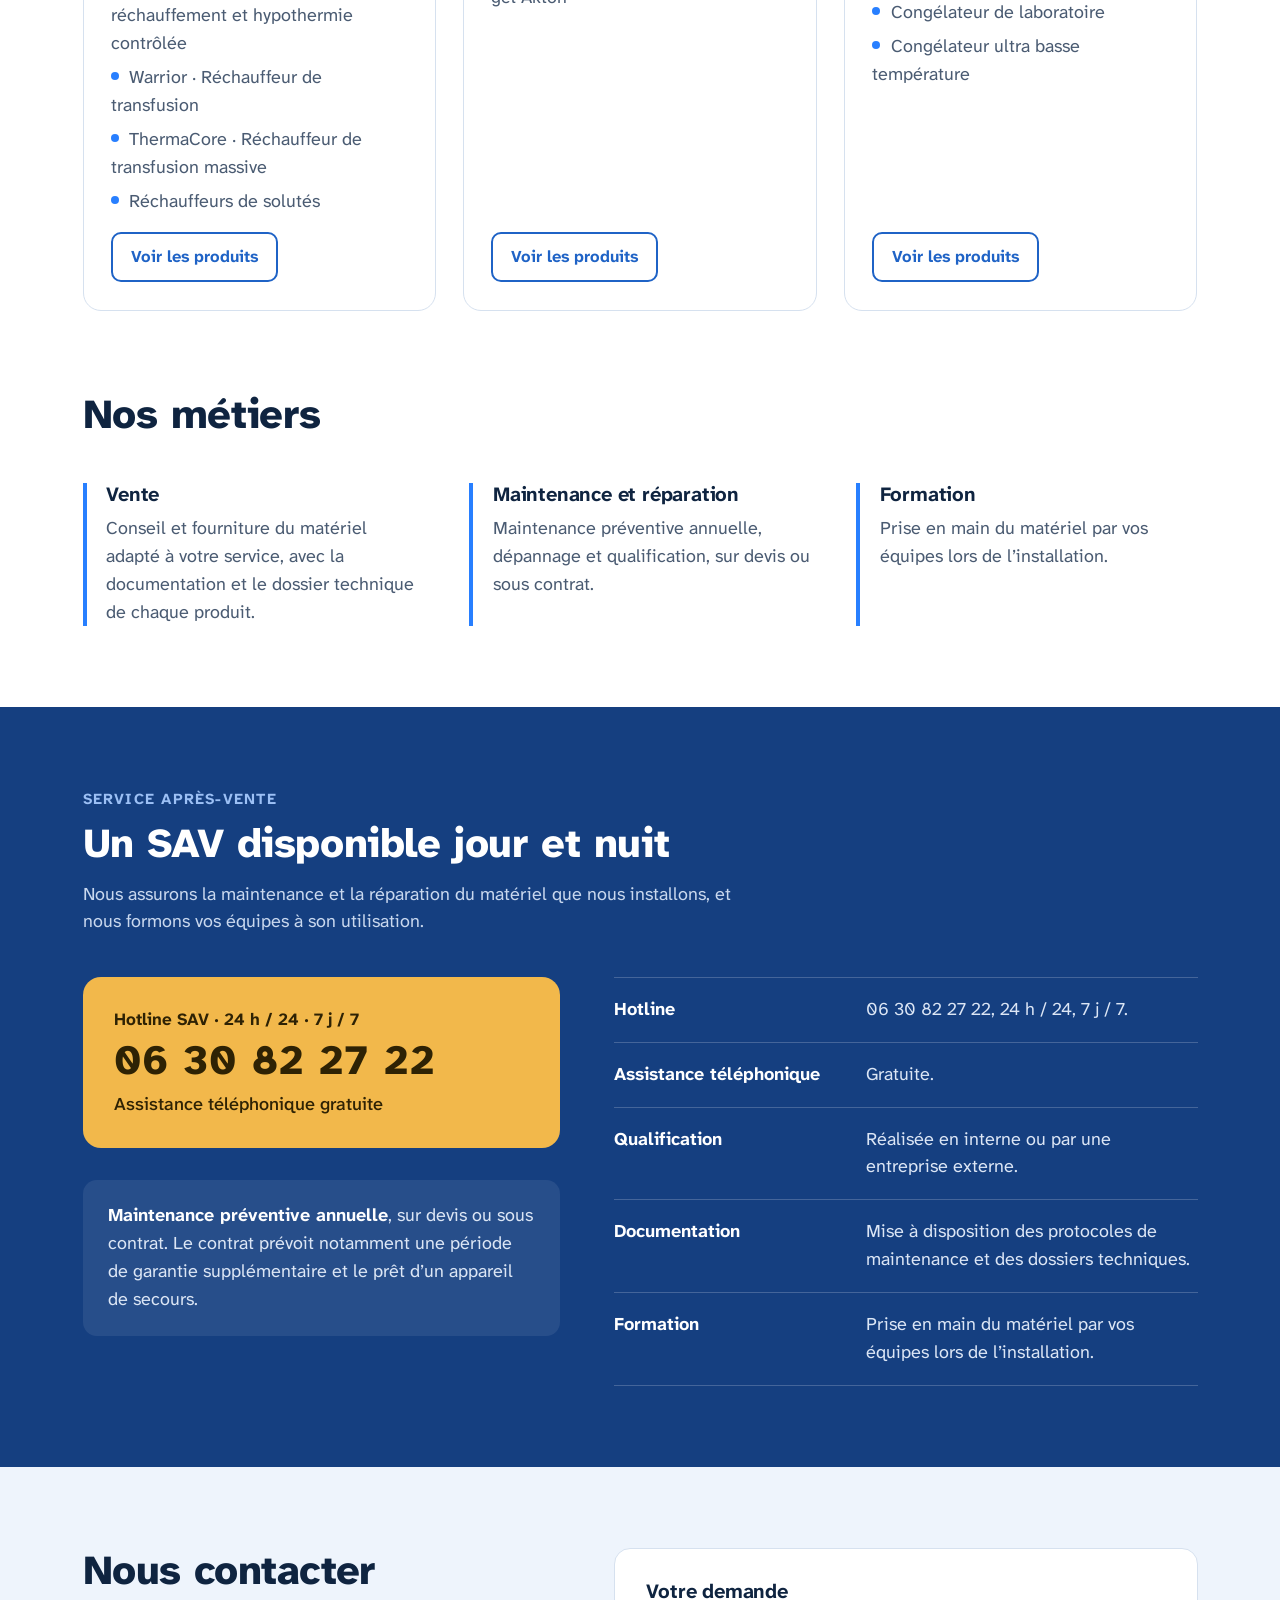
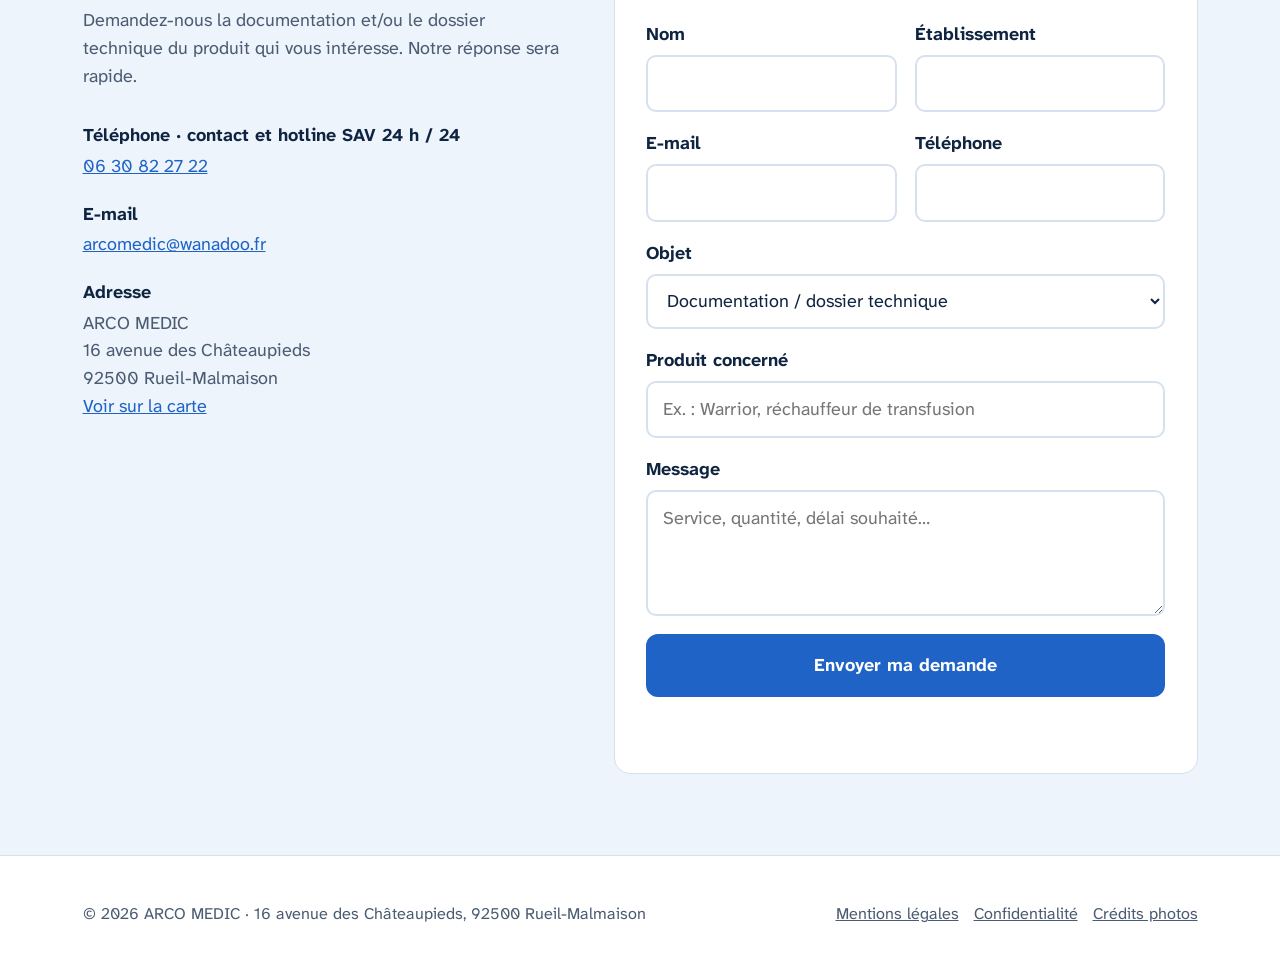
==== commit dc928d30: "Titre de la section température selon la demande de Gérard Co-Authored-By: Claude Opus 5.5 <noreply@" ====
--- a/index.html
+++ b/index.html
@@ -81,8 +81,8 @@
       <article class="universe">
         <a class="ph" href="temperature.html" tabindex="-1" aria-hidden="true"><img src="assets/img/univers-temperature.jpg" alt="Équipe chirurgicale au bloc opératoire" loading="lazy" decoding="async"></a>
         <div class="body">
-          <p class="eyebrow">Thermorégulation · hyper / hypothermie contrôlée</p>
-          <h3><a href="temperature.html">Contrôle et maintien de la température</a></h3>
+          <p class="eyebrow">Réchauffement et hypothermie contrôlée</p>
+          <h3><a href="temperature.html">Contrôle &amp; maintien de la température en anesthésie / réanimation</a></h3>
           <ul><li><a href="temperature.html#arcotherm">Arcotherm · Couvertures isothermiques, charlottes, gants…</a></li><li><a href="temperature.html#eternal">Eternal · Générateur 24 V pour matelas et couvertures en fibre de carbone</a></li><li><a href="temperature.html#hico">Hico · Générateurs à eau pour réchauffement et hypothermie contrôlée</a></li><li><a href="temperature.html#warrior">Warrior · Réchauffeur de transfusion</a></li><li><a href="temperature.html#thermacore">ThermaCore · Réchauffeur de transfusion massive</a></li><li><a href="temperature.html#rechauffeurs-solutes">Réchauffeurs de solutés</a></li></ul>
           <a class="btn btn-line btn-small" href="temperature.html">Voir les produits</a>
         </div>
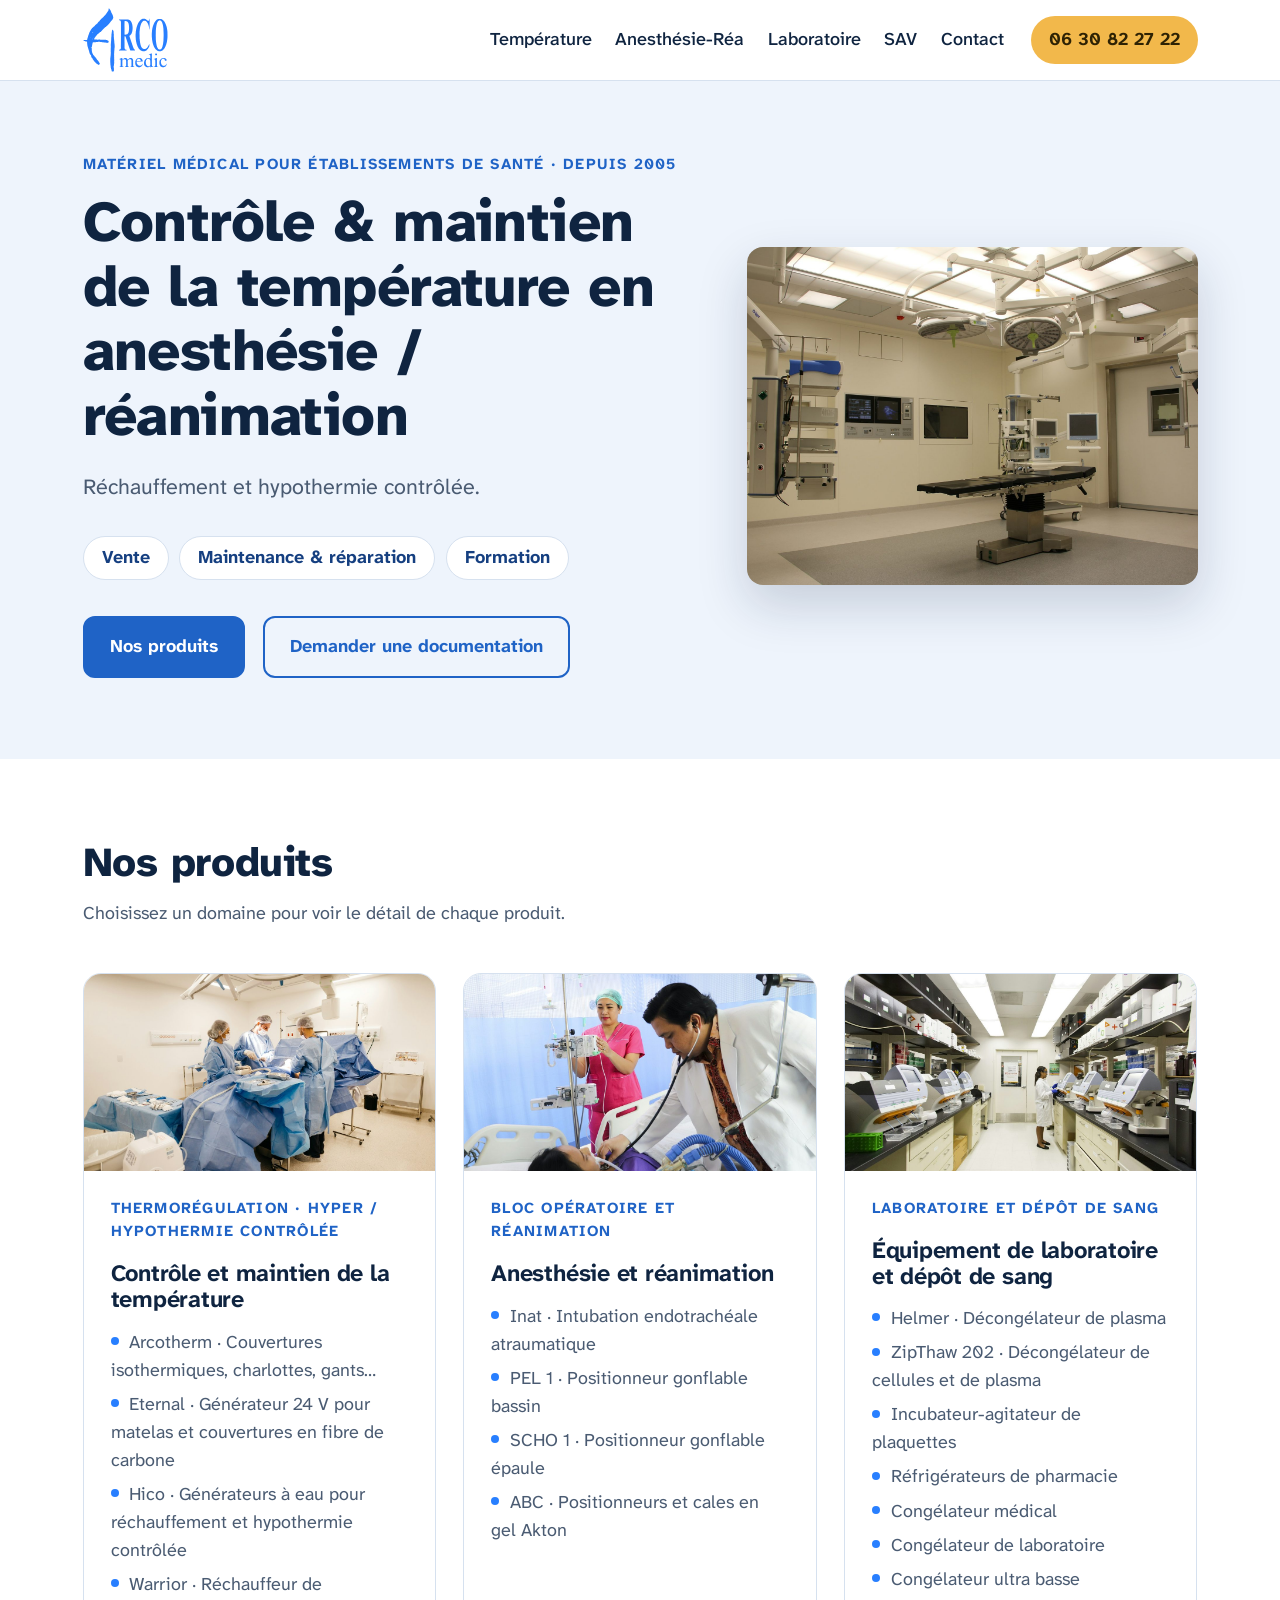
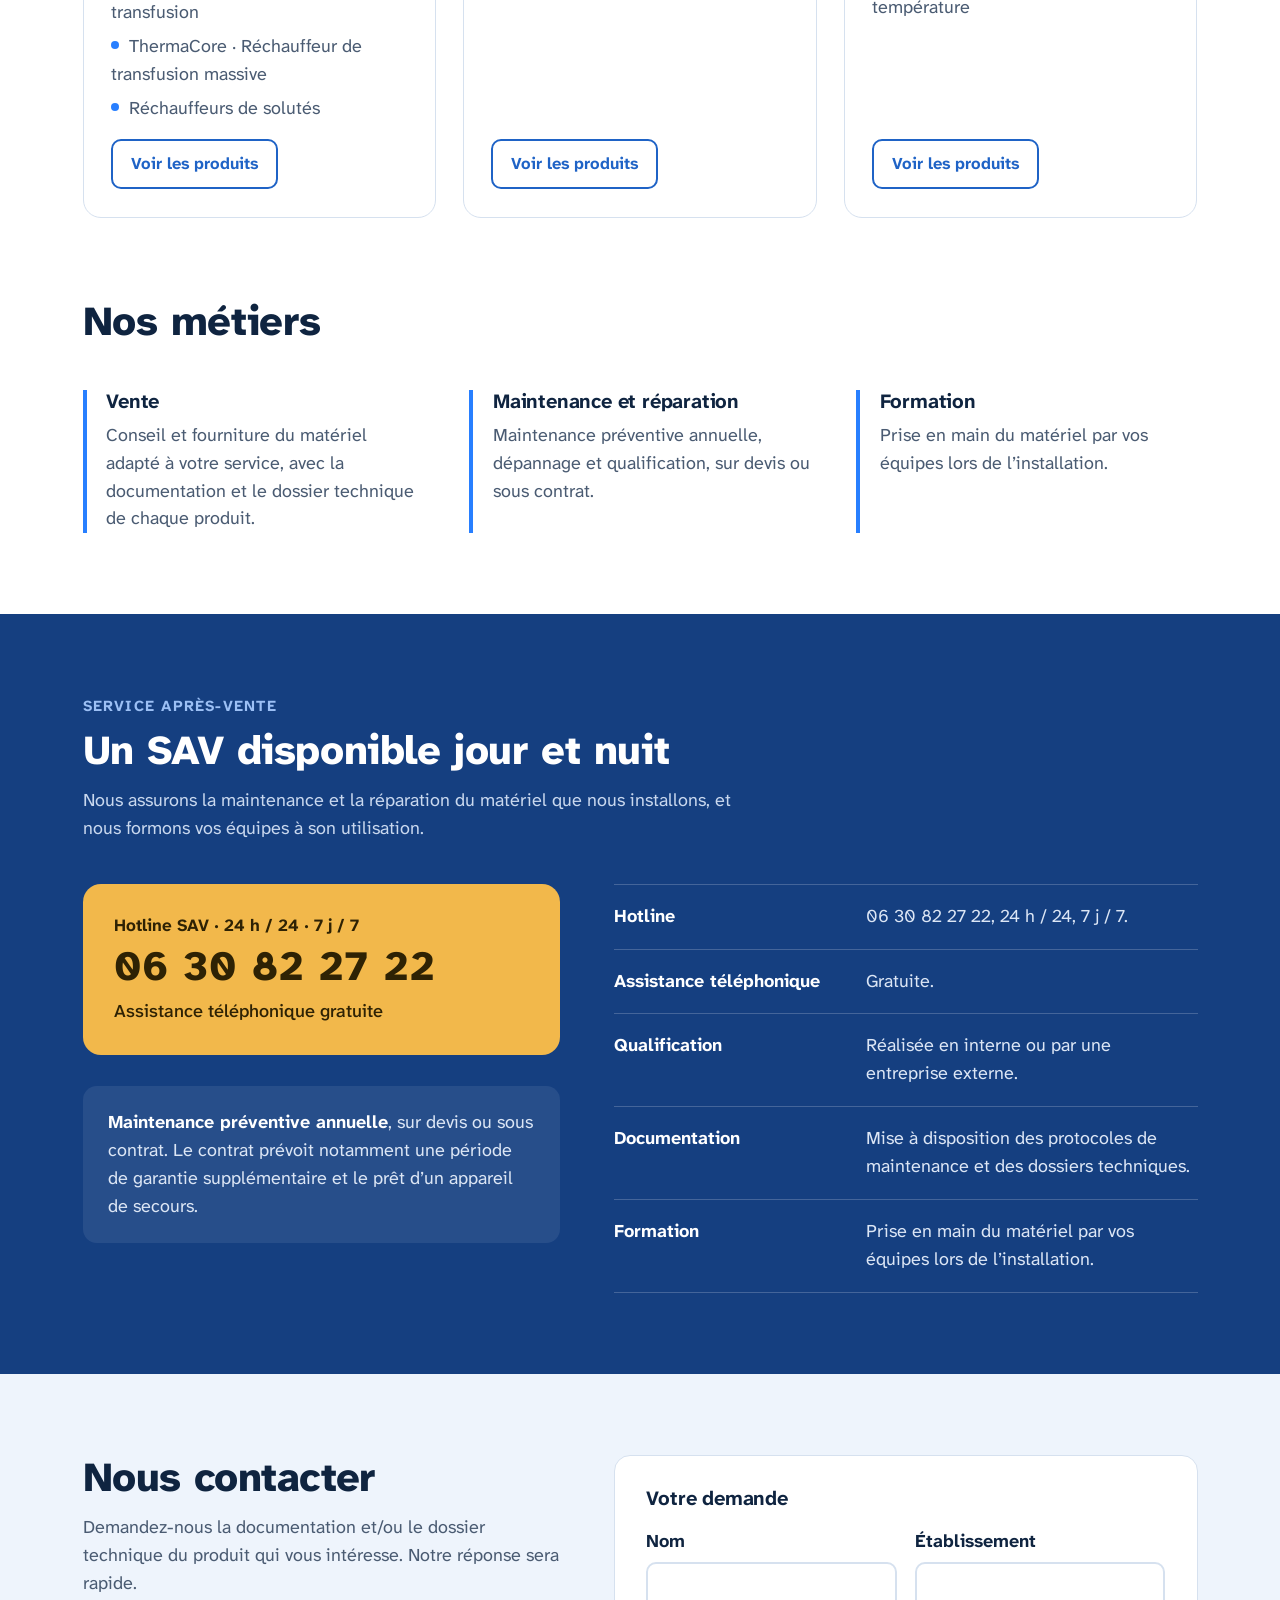
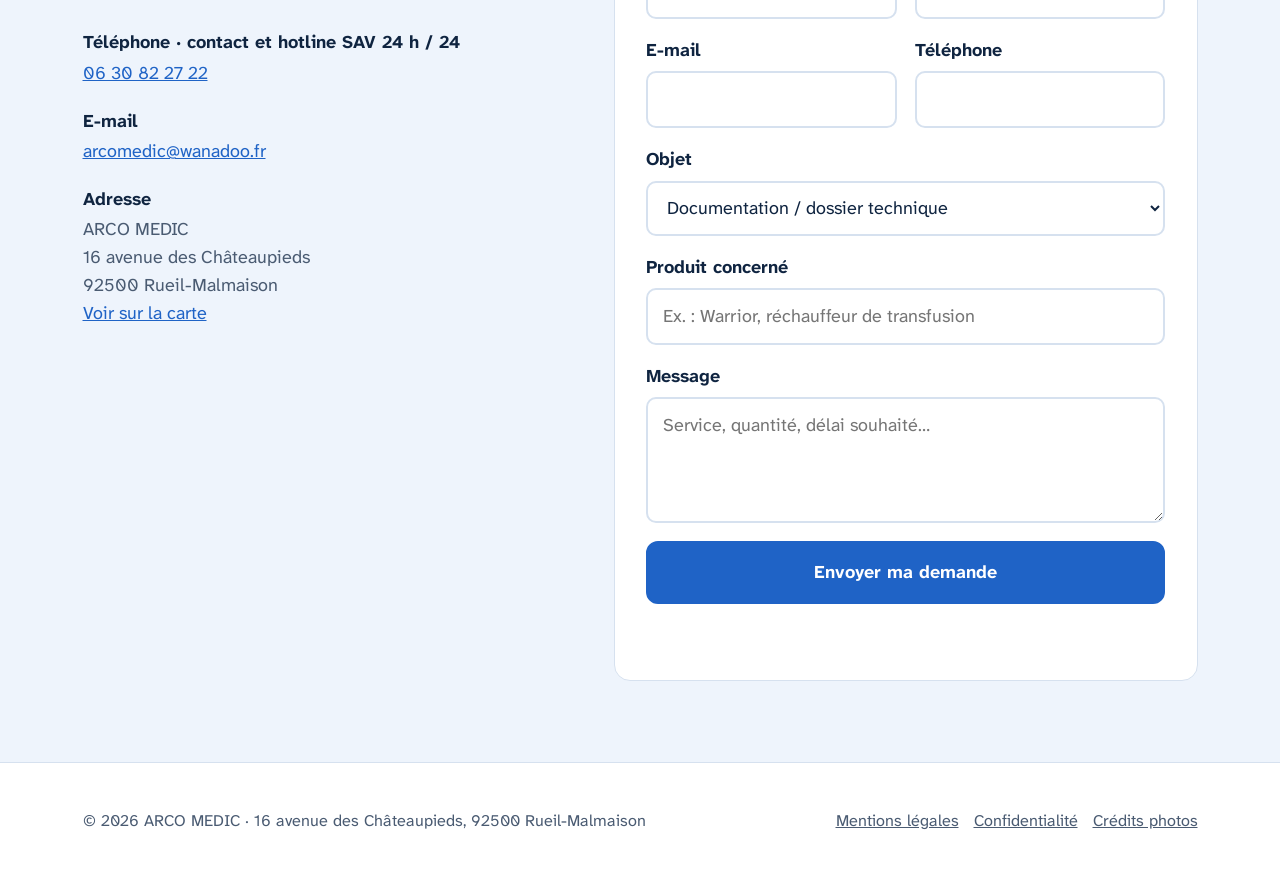
==== commit e0495304: "Grand titre de l'accueil selon la demande de Gérard Co-Authored-By: Claude Opus 5.5 <noreply@anthrop" ====
--- a/index.html
+++ b/index.html
@@ -61,9 +61,9 @@
   <div class="wrap">
    <div>
     <p class="eyebrow">Matériel médical pour établissements de santé · depuis 2005</p>
-    <h1>Équipements pour le bloc opératoire, la réanimation et le laboratoire.</h1>
-    <p class="lead">Contrôle de la température du patient, anesthésie, décongélation et froid médical : nous fournissons, entretenons et vous formons au matériel.</p>
-    <ul class="pillars"><li>Vente</li><li>Maintenance et réparation</li><li>Formation</li></ul>
+    <h1>Contrôle &amp; maintien de la température en anesthésie / réanimation</h1>
+    <p class="lead">Réchauffement et hypothermie contrôlée.</p>
+    <ul class="pillars"><li>Vente</li><li>Maintenance &amp; réparation</li><li>Formation</li></ul>
     <div class="actions">
       <a class="btn btn-solid" href="#produits">Nos produits</a>
       <a class="btn btn-line" href="#contact">Demander une documentation</a>
@@ -81,8 +81,8 @@
       <article class="universe">
         <a class="ph" href="temperature.html" tabindex="-1" aria-hidden="true"><img src="assets/img/univers-temperature.jpg" alt="Équipe chirurgicale au bloc opératoire" loading="lazy" decoding="async"></a>
         <div class="body">
-          <p class="eyebrow">Réchauffement et hypothermie contrôlée</p>
-          <h3><a href="temperature.html">Contrôle &amp; maintien de la température en anesthésie / réanimation</a></h3>
+          <p class="eyebrow">Thermorégulation · hyper / hypothermie contrôlée</p>
+          <h3><a href="temperature.html">Contrôle et maintien de la température</a></h3>
           <ul><li><a href="temperature.html#arcotherm">Arcotherm · Couvertures isothermiques, charlottes, gants…</a></li><li><a href="temperature.html#eternal">Eternal · Générateur 24 V pour matelas et couvertures en fibre de carbone</a></li><li><a href="temperature.html#hico">Hico · Générateurs à eau pour réchauffement et hypothermie contrôlée</a></li><li><a href="temperature.html#warrior">Warrior · Réchauffeur de transfusion</a></li><li><a href="temperature.html#thermacore">ThermaCore · Réchauffeur de transfusion massive</a></li><li><a href="temperature.html#rechauffeurs-solutes">Réchauffeurs de solutés</a></li></ul>
           <a class="btn btn-line btn-small" href="temperature.html">Voir les produits</a>
         </div>
